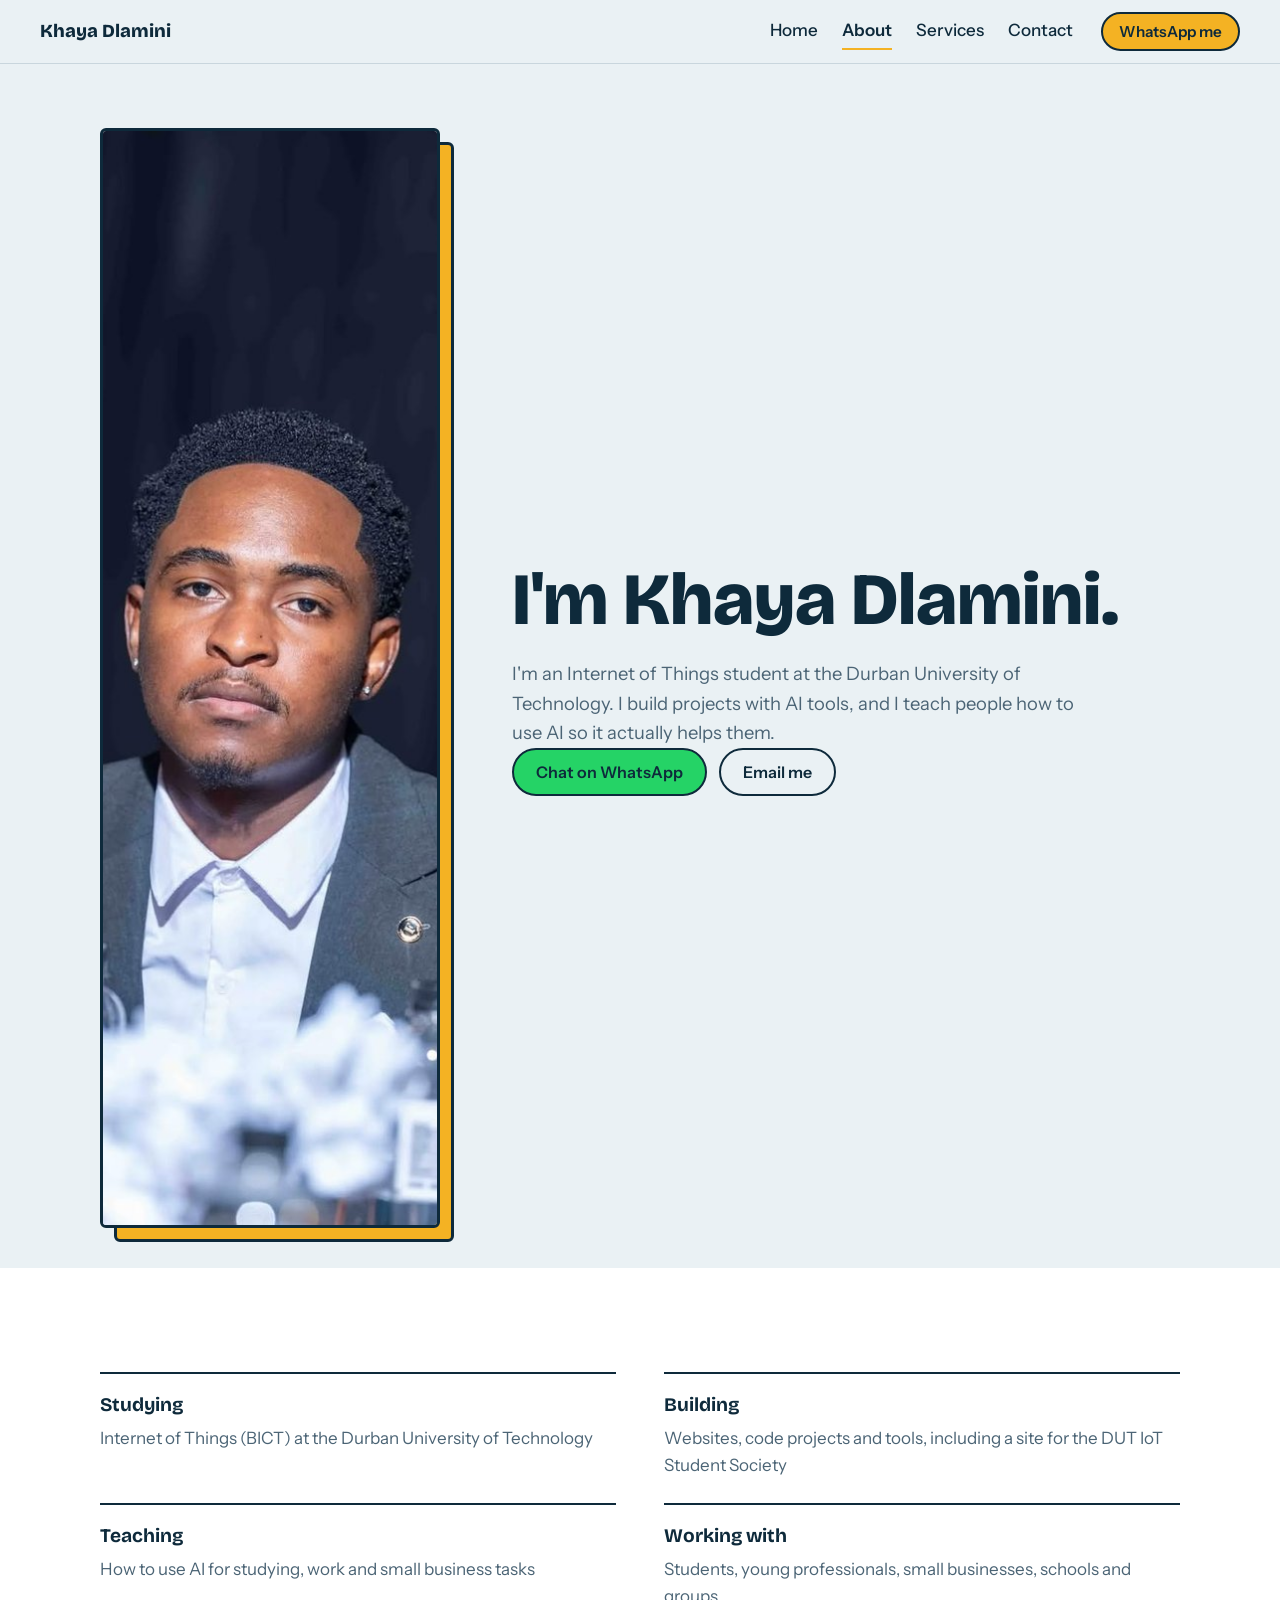
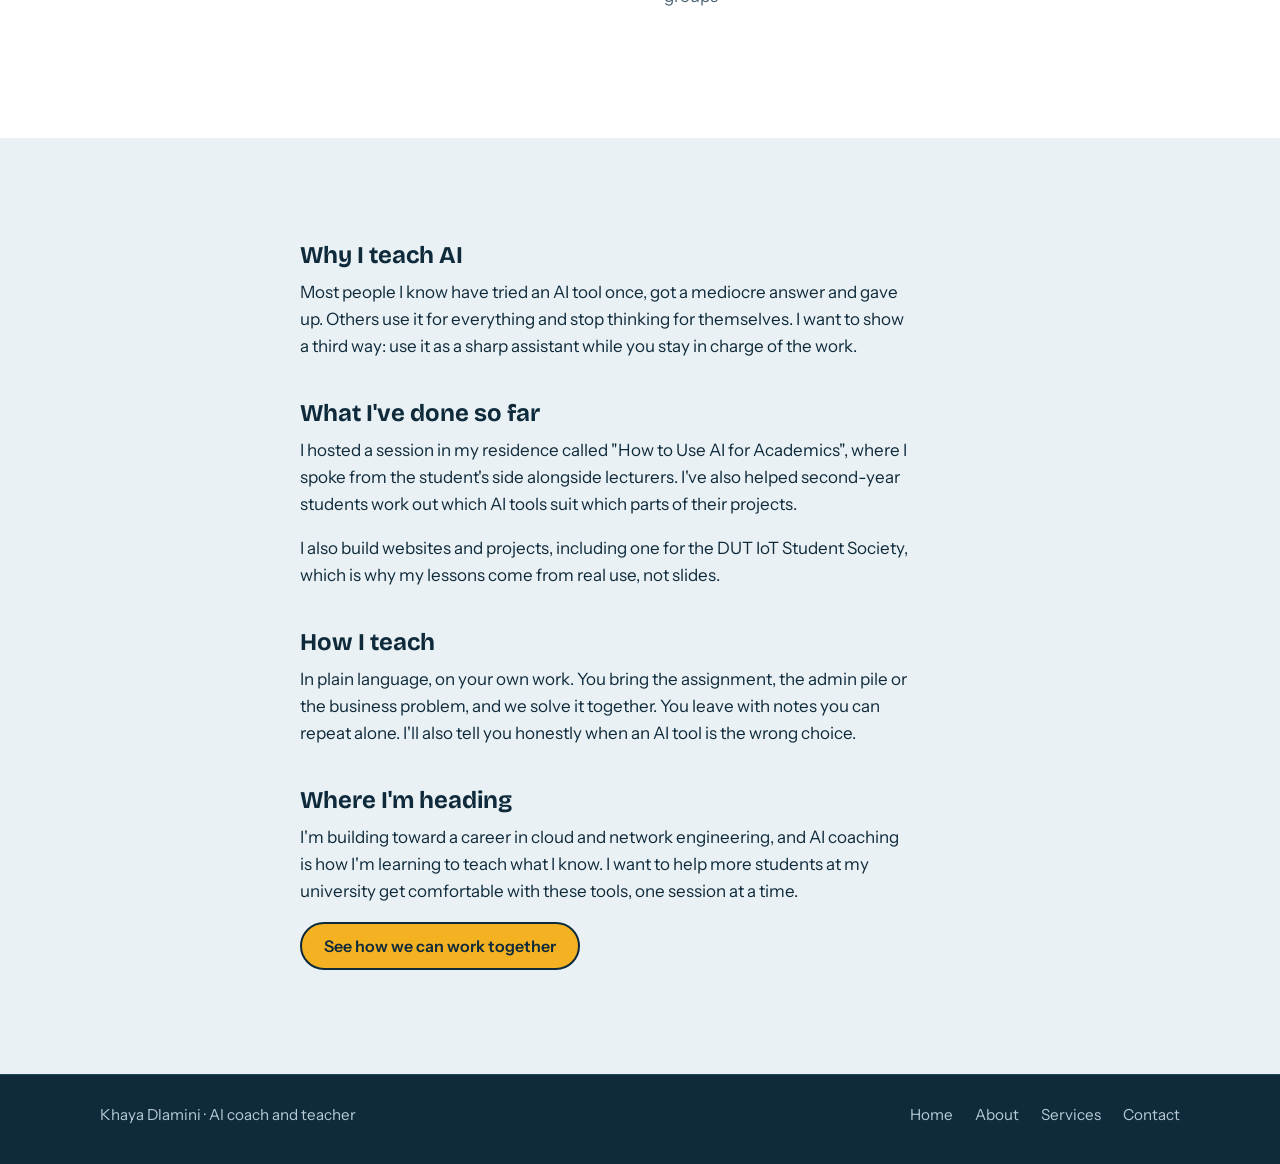
==== about.html @ 2c627317 "Add files via upload" ====
<!doctype html>
<html lang="en">
<head>
  <meta charset="utf-8">
  <meta name="viewport" content="width=device-width, initial-scale=1">
  <title>About Khaya Dlamini | AI Coach and Teacher</title>
  <meta name="description" content="Meet Khaya Dlamini, an Internet of Things student who builds projects with AI tools and teaches people how to use AI on their own work.">
  <meta name="theme-color" content="#0E2A3B">
  <link rel="preconnect" href="https://fonts.googleapis.com">
  <link rel="preconnect" href="https://fonts.gstatic.com" crossorigin>
  <link href="https://fonts.googleapis.com/css2?family=Bricolage+Grotesque:opsz,wght@12..96,500;12..96,700;12..96,800&family=Instrument+Sans:wght@400;500;600&display=swap" rel="stylesheet">
  <link rel="stylesheet" href="style.css">
</head>
<body>

<header class="nav">
  <a class="brand" href="index.html">Khaya Dlamini</a>
  <nav class="links" aria-label="Main">
    <a href="index.html">Home</a>
    <a class="current" href="about.html" aria-current="page">About</a>
    <a href="services.html">Services</a>
    <a href="contact.html">Contact</a>
  </nav>
  <a class="btn btn-small" href="contact.html" data-wa="Hi Khaya, I found your website and I'd like to learn more about AI coaching.">WhatsApp me</a>
</header>

<main>
  <section class="page-head">
    <div class="wrap intro">
      <div class="portrait">
        <img src="khaya.jpg" alt="Khaya Dlamini in a grey blazer and white shirt" width="900" height="1100">
      </div>
      <div>
        <h1>I'm Khaya Dlamini.</h1>
        <p class="lede">I'm an Internet of Things student at the Durban University of Technology. I build projects with AI tools, and I teach people how to use AI so it actually helps them.</p>
        <div class="btn-row">
          <a class="btn btn-wa" href="contact.html" data-wa="Hi Khaya, I read your About page and I'd like to chat.">Chat on WhatsApp</a>
          <a class="btn btn-ghost" href="contact.html" data-mail="Hello from your website">Email me</a>
        </div>
      </div>
    </div>
  </section>

  <section class="block alt">
    <div class="wrap">
      <dl class="facts">
        <div>
          <dt>Studying</dt>
          <dd>Internet of Things (BICT) at the Durban University of Technology</dd>
        </div>
        <div>
          <dt>Building</dt>
          <dd>Websites, code projects and tools, including a site for the DUT IoT Student Society</dd>
        </div>
        <div>
          <dt>Teaching</dt>
          <dd>How to use AI for studying, work and small business tasks</dd>
        </div>
        <div>
          <dt>Working with</dt>
          <dd>Students, young professionals, small businesses, schools and groups</dd>
        </div>
      </dl>
    </div>
  </section>

  <section class="block">
    <div class="wrap narrow story">
      <h3>Why I teach AI</h3>
      <p>Most people I know have tried an AI tool once, got a mediocre answer and gave up. Others use it for everything and stop thinking for themselves. I want to show a third way: use it as a sharp assistant while you stay in charge of the work.</p>

      <h3>What I've done so far</h3>
      <p>I hosted a session in my residence called "How to Use AI for Academics", where I spoke from the student's side alongside lecturers. I've also helped second-year students work out which AI tools suit which parts of their projects.</p>
      <p>I also build websites and projects, including one for the DUT IoT Student Society, which is why my lessons come from real use, not slides.</p>

      <h3>How I teach</h3>
      <p>In plain language, on your own work. You bring the assignment, the admin pile or the business problem, and we solve it together. You leave with notes you can repeat alone. I'll also tell you honestly when an AI tool is the wrong choice.</p>

      <h3>Where I'm heading</h3>
      <p>I'm building toward a career in cloud and network engineering, and AI coaching is how I'm learning to teach what I know. I want to help more students at my university get comfortable with these tools, one session at a time.</p>

      <a class="btn" href="services.html">See how we can work together</a>
    </div>
  </section>
</main>

<footer>
  <div class="foot">
    <p>Khaya Dlamini · AI coach and teacher</p>
    <nav aria-label="Footer">
      <a href="index.html">Home</a>
      <a href="about.html">About</a>
      <a href="services.html">Services</a>
      <a href="contact.html">Contact</a>
    </nav>
  </div>
</footer>

<script src="config.js"></script>
<script src="script.js"></script>
</body>
</html>
---- style.css ----
:root {
  --ink: #0E2A3B;
  --paper: #EAF1F4;
  --surface: #FFFFFF;
  --marigold: #F4B223;
  --teal: #0F8B8D;
  --muted: #4B6475;
  --line: #C9D6DD;
  --display: "Bricolage Grotesque", system-ui, sans-serif;
  --body: "Instrument Sans", system-ui, sans-serif;
}

*, *::before, *::after { box-sizing: border-box; }
html { scroll-behavior: smooth; }
body {
  margin: 0;
  background: var(--paper);
  color: var(--ink);
  font-family: var(--body);
  font-size: 1.0625rem;
  line-height: 1.6;
}
a { color: inherit; }
h1, h2, h3 { font-family: var(--display); line-height: 1.1; margin: 0; }
p { margin: 0 0 1em; }
img { max-width: 100%; display: block; }

:focus-visible { outline: 3px solid var(--teal); outline-offset: 3px; border-radius: 4px; }

/* Header */
.nav {
  position: fixed; inset: 0 0 auto 0; z-index: 10;
  display: flex; justify-content: space-between; align-items: center; flex-wrap: wrap;
  gap: 6px 20px;
  padding: 12px clamp(16px, 4vw, 40px);
  background: color-mix(in srgb, var(--paper) 90%, transparent);
  backdrop-filter: blur(8px);
  border-bottom: 1px solid var(--line);
}
.brand { font-family: var(--display); font-weight: 800; font-size: 1.15rem; text-decoration: none; }
.links { display: flex; gap: 24px; margin-left: auto; margin-right: 8px; }
.links a { text-decoration: none; font-weight: 500; padding: 4px 0; border-bottom: 2px solid transparent; }
.links a:hover { border-bottom-color: var(--ink); }
.links a.current { border-bottom-color: var(--marigold); font-weight: 600; }

/* Buttons */
.btn {
  display: inline-block; border: 2px solid var(--ink);
  background: var(--marigold); color: var(--ink);
  font: 600 1rem var(--body); text-decoration: none;
  padding: 12px 22px; border-radius: 999px; cursor: pointer;
  transition: transform .15s ease, background .15s ease;
}
.btn:hover { transform: translateY(-2px); }
.btn-small { padding: 8px 16px; font-size: .95rem; }
.btn-ghost { background: transparent; }
.btn-ghost:hover { background: var(--marigold); }
.btn-wa { background: #25D366; }
.btn-row { display: flex; flex-wrap: wrap; gap: 12px; }

/* Home scene */
.scene { height: 280vh; position: relative; }
.stage {
  position: sticky; top: 0; height: 100vh;
  display: grid; grid-template-columns: minmax(0, 1fr) minmax(0, 1.1fr);
  align-items: center; gap: clamp(16px, 4vw, 56px);
  padding: 72px clamp(16px, 5vw, 72px) 24px;
}
.copy h1 {
  font-size: 1rem; font-weight: 700; color: var(--teal);
  letter-spacing: .01em; margin-bottom: 18px;
}
.captions { position: relative; min-height: 15rem; margin-bottom: 20px; }
.caption { position: absolute; inset: 0 auto auto 0; max-width: 30rem; }
.caption .big {
  font-family: var(--display); font-weight: 800;
  font-size: clamp(2.2rem, 5.2vw, 4.4rem); line-height: 1.02;
  margin-bottom: .45em;
}
#capB { opacity: 0; }
.art { position: relative; }
.art svg { width: 100%; height: auto; max-height: 70vh; display: block; }
.hint { text-align: center; color: var(--muted); font-size: .9rem; margin: 8px 0 0; transition: opacity .3s; }

/* Typing reveal on load: the one orchestrated moment */
.ln { opacity: 0; animation: show .01s forwards; }
.ln:nth-of-type(1) { animation-delay: .3s; }
.ln:nth-of-type(2) { animation-delay: .7s; }
.ln:nth-of-type(3) { animation-delay: 1.1s; }
.ln:nth-of-type(4) { animation-delay: 1.6s; }
.ln:nth-of-type(5) { animation-delay: 2.0s; }
.ln:nth-of-type(6) { animation-delay: 2.4s; }
.ln:nth-of-type(7) { animation-delay: 2.9s; }
.caret { animation: blink 1s steps(2) infinite; }
@keyframes show { to { opacity: 1; } }
@keyframes blink { 50% { opacity: 0; } }

/* Sections */
.block { padding: clamp(56px, 9vw, 104px) 0; }
.block.alt { background: var(--surface); }
.wrap { width: min(1080px, 100% - 2 * clamp(16px, 5vw, 48px)); margin: 0 auto; }
.wrap.narrow { max-width: 680px; }
.block h2 { font-size: clamp(1.9rem, 4vw, 3rem); margin-bottom: 24px; }
.lede { color: var(--muted); font-size: 1.15rem; max-width: 36rem; margin-bottom: 32px; }

.page-head { padding: 128px 0 40px; }
.page-head h1 { font-size: clamp(2.4rem, 6vw, 4.6rem); font-weight: 800; margin-bottom: 18px; }
.page-head .lede { margin-bottom: 0; }

/* Introduction with photo */
.intro { display: grid; grid-template-columns: minmax(0, 340px) minmax(0, 1fr); gap: clamp(28px, 6vw, 72px); align-items: center; }
.portrait { position: relative; }
.portrait img {
  width: 100%; aspect-ratio: 4 / 5; object-fit: cover; object-position: 50% 20%;
  border: 3px solid var(--ink); border-radius: 6px; position: relative; z-index: 1;
}
.portrait::after {
  content: ""; position: absolute; inset: 14px -14px -14px 14px;
  background: var(--marigold); border: 3px solid var(--ink); border-radius: 6px;
}
.intro h2 { margin-bottom: 18px; }
.intro p { max-width: 36rem; }

/* About page */
.facts { display: grid; grid-template-columns: repeat(2, 1fr); gap: 0 48px; margin: 0; }
.facts > div { border-top: 2px solid var(--ink); padding: 16px 0 24px; }
.facts dt { font-family: var(--display); font-weight: 700; font-size: 1.2rem; margin-bottom: 4px; }
.facts dd { margin: 0; color: var(--muted); }
.story h3 { font-size: 1.5rem; margin: 40px 0 10px; }
.story h3:first-child { margin-top: 0; }
.story p { max-width: 38rem; }

/* Services */
.who { display: grid; grid-template-columns: repeat(2, 1fr); gap: 0 48px; margin: 0; }
.who > div { border-top: 2px solid var(--ink); padding: 18px 0 28px; }
.who dt { font-family: var(--display); font-weight: 700; font-size: 1.35rem; margin-bottom: 6px; }
.who dd { margin: 0; color: var(--muted); max-width: 30rem; }

.offers { list-style: none; margin: 0; padding: 0; }
.offers li {
  display: grid; grid-template-columns: 1fr auto auto; align-items: center; gap: 24px;
  padding: 26px 0; border-top: 2px solid var(--ink);
}
.offers li:last-child { border-bottom: 2px solid var(--ink); }
.offers h3, .mini h3 { font-size: 1.5rem; margin-bottom: 6px; }
.offers p { margin: 0; color: var(--muted); max-width: 34rem; }
.o-price { font-family: var(--display); font-weight: 800; font-size: 1.8rem; white-space: nowrap; text-align: right; }
.o-price span { font-family: var(--body); font-weight: 500; font-size: .9rem; color: var(--muted); }

.steps { list-style: none; counter-reset: s; margin: 0; padding: 0; max-width: 40rem; }
.steps li { counter-increment: s; position: relative; padding: 0 0 22px 58px; }
.steps li::before {
  content: counter(s); position: absolute; left: 0; top: -2px;
  width: 38px; height: 38px; border-radius: 50%;
  background: var(--marigold); border: 2px solid var(--ink);
  display: grid; place-items: center; font: 800 1rem var(--display);
}

/* Home short list */
.mini { list-style: none; margin: 0 0 32px; padding: 0; }
.mini li { display: flex; justify-content: space-between; gap: 24px; padding: 16px 0; border-top: 2px solid var(--ink); }
.mini li:last-child { border-bottom: 2px solid var(--ink); }
.mini h3 { font-size: 1.25rem; margin: 0; }
.mini span { color: var(--muted); }

/* Contact */
.reach { display: grid; grid-template-columns: 1fr 1fr; gap: 24px; }
.reach-item { border: 3px solid var(--ink); border-radius: 8px; padding: 28px; background: var(--surface); }
.reach-item h2 { font-size: 1.8rem; margin-bottom: 8px; }
.reach-item p { color: var(--muted); }
.reach-item .detail { font-family: var(--display); font-weight: 700; font-size: 1.3rem; color: var(--ink); margin-bottom: 18px; overflow-wrap: anywhere; }
.include { max-width: 38rem; padding-left: 1.2em; }
.include li { margin-bottom: .5em; }

.cta { background: var(--ink); color: var(--paper); }
.cta h2 { margin-bottom: 14px; }
.cta .lede { color: #B8CAD5; }

footer { background: var(--ink); color: #B8CAD5; padding: 28px clamp(16px, 5vw, 48px) 36px; border-top: 1px solid #234558; }
.foot { width: min(1080px, 100%); margin: 0 auto; display: flex; flex-wrap: wrap; justify-content: space-between; gap: 12px 32px; font-size: .95rem; }
.foot p { margin: 0; }
.foot nav { display: flex; flex-wrap: wrap; gap: 8px 22px; }
.foot a { text-decoration: none; }
.foot a:hover { text-decoration: underline; }

/* Mobile */
@media (max-width: 800px) {
  .nav { padding-bottom: 8px; }
  .links { order: 3; width: 100%; justify-content: space-between; margin: 0; gap: 8px; font-size: .95rem; }
  .stage { grid-template-columns: 1fr; grid-template-rows: auto auto; align-content: center; padding-top: 112px; gap: 8px; }
  .art { order: -1; }
  .art svg { max-height: 30vh; }
  .captions { min-height: 14rem; }
  .caption .big { font-size: 2rem; }
  .page-head { padding-top: 140px; }
  .intro { grid-template-columns: 1fr; }
  .portrait { max-width: 300px; margin-right: 14px; }
  .facts, .who { grid-template-columns: 1fr; }
  .offers li { grid-template-columns: 1fr auto; }
  .offers li .btn { grid-column: 1 / -1; justify-self: start; }
  .o-price { grid-row: 1; grid-column: 2; }
  .reach { grid-template-columns: 1fr; }
  .mini li { flex-direction: column; gap: 2px; }
}

@media (prefers-reduced-motion: reduce) {
  html { scroll-behavior: auto; }
  .ln { animation: none; opacity: 1; }
  .caret { animation: none; }
  .btn { transition: none; }
}
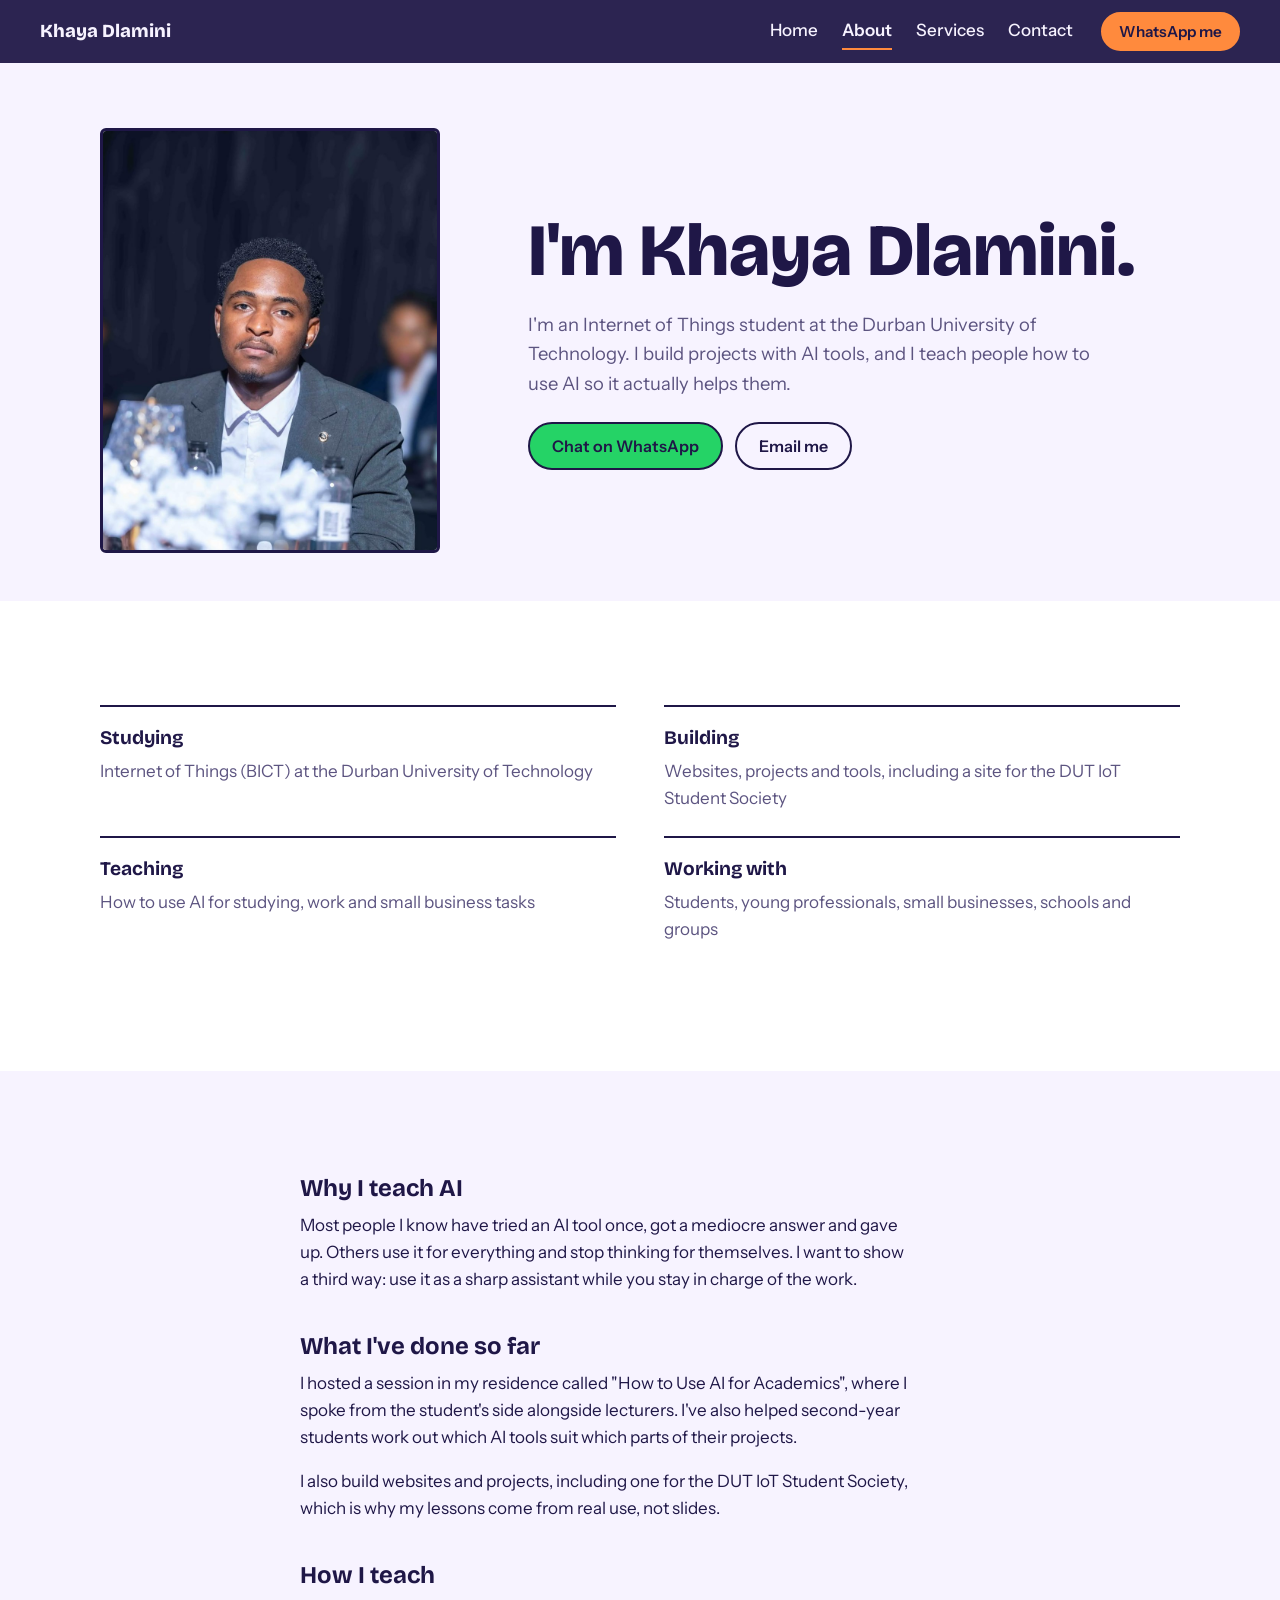
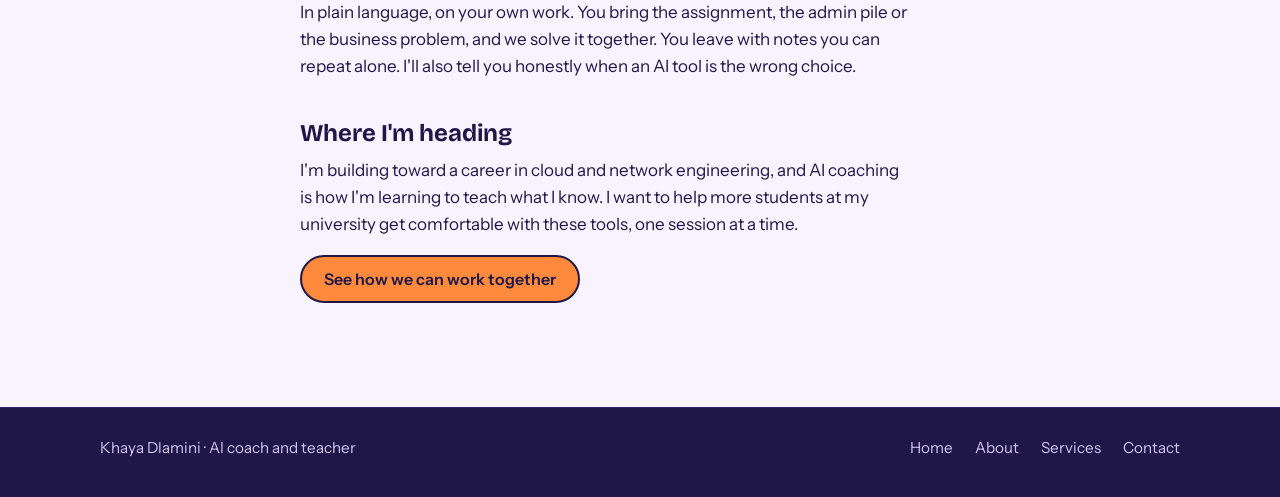
==== commit 35f6df28: "Add files via upload" ====
--- a/about.html
+++ b/about.html
@@ -5,7 +5,7 @@
   <meta name="viewport" content="width=device-width, initial-scale=1">
   <title>About Khaya Dlamini | AI Coach and Teacher</title>
   <meta name="description" content="Meet Khaya Dlamini, an Internet of Things student who builds projects with AI tools and teaches people how to use AI on their own work.">
-  <meta name="theme-color" content="#0E2A3B">
+  <meta name="theme-color" content="#1F1747">
   <link rel="preconnect" href="https://fonts.googleapis.com">
   <link rel="preconnect" href="https://fonts.gstatic.com" crossorigin>
   <link href="https://fonts.googleapis.com/css2?family=Bricolage+Grotesque:opsz,wght@12..96,500;12..96,700;12..96,800&family=Instrument+Sans:wght@400;500;600&display=swap" rel="stylesheet">
@@ -28,6 +28,10 @@
   <section class="page-head">
     <div class="wrap intro">
       <div class="portrait">
+        <svg class="blob" viewBox="0 0 200 200" aria-hidden="true">
+          <path class="blob-path" data-cx="100" data-cy="100" data-rx="76" data-ry="76" data-ph="0" fill="#E4328C"/>
+          <path class="blob-path" data-cx="112" data-cy="94" data-rx="54" data-ry="54" data-ph="2.2" fill="#FF8A3D"/>
+        </svg>
         <img src="khaya.jpg" alt="Khaya Dlamini in a grey blazer and white shirt" width="900" height="1100">
       </div>
       <div>
@@ -50,7 +54,7 @@
         </div>
         <div>
           <dt>Building</dt>
-          <dd>Websites, code projects and tools, including a site for the DUT IoT Student Society</dd>
+          <dd>Websites, projects and tools, including a site for the DUT IoT Student Society</dd>
         </div>
         <div>
           <dt>Teaching</dt>
--- a/style.css
+++ b/style.css
@@ -1,11 +1,14 @@
 :root {
-  --ink: #0E2A3B;
-  --paper: #EAF1F4;
+  --ink: #1F1747;
+  --ink-2: #2D2266;
+  --paper: #F7F3FF;
   --surface: #FFFFFF;
-  --marigold: #F4B223;
-  --teal: #0F8B8D;
-  --muted: #4B6475;
-  --line: #C9D6DD;
+  --magenta: #E4328C;
+  --orange: #FF8A3D;
+  --cyan: #12C7D4;
+  --muted: #5C5480;
+  --line: #D9D0F0;
+  --soft: #CFC7EE;
   --display: "Bricolage Grotesque", system-ui, sans-serif;
   --body: "Instrument Sans", system-ui, sans-serif;
 }
@@ -19,13 +22,14 @@
   font-family: var(--body);
   font-size: 1.0625rem;
   line-height: 1.6;
+  overflow-x: clip;
 }
 a { color: inherit; }
 h1, h2, h3 { font-family: var(--display); line-height: 1.1; margin: 0; }
 p { margin: 0 0 1em; }
 img { max-width: 100%; display: block; }
 
-:focus-visible { outline: 3px solid var(--teal); outline-offset: 3px; border-radius: 4px; }
+:focus-visible { outline: 3px solid var(--cyan); outline-offset: 3px; border-radius: 4px; }
 
 /* Header */
 .nav {
@@ -33,67 +37,67 @@
   display: flex; justify-content: space-between; align-items: center; flex-wrap: wrap;
   gap: 6px 20px;
   padding: 12px clamp(16px, 4vw, 40px);
-  background: color-mix(in srgb, var(--paper) 90%, transparent);
+  background: rgba(31, 23, 71, .94);
   backdrop-filter: blur(8px);
-  border-bottom: 1px solid var(--line);
+  color: var(--paper);
 }
 .brand { font-family: var(--display); font-weight: 800; font-size: 1.15rem; text-decoration: none; }
 .links { display: flex; gap: 24px; margin-left: auto; margin-right: 8px; }
 .links a { text-decoration: none; font-weight: 500; padding: 4px 0; border-bottom: 2px solid transparent; }
-.links a:hover { border-bottom-color: var(--ink); }
-.links a.current { border-bottom-color: var(--marigold); font-weight: 600; }
+.links a:hover { border-bottom-color: var(--soft); }
+.links a.current { border-bottom-color: var(--orange); font-weight: 600; }
 
 /* Buttons */
 .btn {
   display: inline-block; border: 2px solid var(--ink);
-  background: var(--marigold); color: var(--ink);
+  background: var(--orange); color: var(--ink);
   font: 600 1rem var(--body); text-decoration: none;
   padding: 12px 22px; border-radius: 999px; cursor: pointer;
-  transition: transform .15s ease, background .15s ease;
+  transition: transform .15s ease, background .15s ease, color .15s ease;
 }
 .btn:hover { transform: translateY(-2px); }
-.btn-small { padding: 8px 16px; font-size: .95rem; }
-.btn-ghost { background: transparent; }
-.btn-ghost:hover { background: var(--marigold); }
+.btn-small { padding: 8px 16px; font-size: .95rem; border-color: var(--orange); }
+.btn-ghost { background: transparent; color: inherit; border-color: currentColor; }
+.btn-ghost:hover { background: var(--orange); color: var(--ink); border-color: var(--orange); }
 .btn-wa { background: #25D366; }
 .btn-row { display: flex; flex-wrap: wrap; gap: 12px; }
 
-/* Home scene */
-.scene { height: 280vh; position: relative; }
-.stage {
-  position: sticky; top: 0; height: 100vh;
-  display: grid; grid-template-columns: minmax(0, 1fr) minmax(0, 1.1fr);
-  align-items: center; gap: clamp(16px, 4vw, 56px);
-  padding: 72px clamp(16px, 5vw, 72px) 24px;
-}
-.copy h1 {
-  font-size: 1rem; font-weight: 700; color: var(--teal);
-  letter-spacing: .01em; margin-bottom: 18px;
-}
-.captions { position: relative; min-height: 15rem; margin-bottom: 20px; }
-.caption { position: absolute; inset: 0 auto auto 0; max-width: 30rem; }
+/* Hero with morphing shape */
+.hero {
+  background: var(--ink); color: var(--paper);
+  min-height: 100vh; display: flex; align-items: center;
+  padding: 96px clamp(16px, 5vw, 72px) 56px;
+}
+.hero-in {
+  width: min(1180px, 100%); margin: 0 auto;
+  display: grid; grid-template-columns: minmax(0, 1fr) minmax(0, 1.15fr);
+  gap: clamp(16px, 4vw, 56px); align-items: center;
+}
+.copy h1 { font-size: 1rem; font-weight: 700; color: var(--cyan); margin-bottom: 18px; }
+.captions { position: relative; min-height: 14.5rem; margin-bottom: 22px; }
+svg text { white-space: pre; }
+.caption { position: absolute; inset: 0 auto auto 0; max-width: 31rem; opacity: 0; }
+.caption:first-child { opacity: 1; }
 .caption .big {
   font-family: var(--display); font-weight: 800;
-  font-size: clamp(2.2rem, 5.2vw, 4.4rem); line-height: 1.02;
+  font-size: clamp(2.2rem, 5vw, 4.2rem); line-height: 1.02;
   margin-bottom: .45em;
 }
-#capB { opacity: 0; }
-.art { position: relative; }
-.art svg { width: 100%; height: auto; max-height: 70vh; display: block; }
-.hint { text-align: center; color: var(--muted); font-size: .9rem; margin: 8px 0 0; transition: opacity .3s; }
-
-/* Typing reveal on load: the one orchestrated moment */
-.ln { opacity: 0; animation: show .01s forwards; }
-.ln:nth-of-type(1) { animation-delay: .3s; }
-.ln:nth-of-type(2) { animation-delay: .7s; }
-.ln:nth-of-type(3) { animation-delay: 1.1s; }
-.ln:nth-of-type(4) { animation-delay: 1.6s; }
-.ln:nth-of-type(5) { animation-delay: 2.0s; }
-.ln:nth-of-type(6) { animation-delay: 2.4s; }
-.ln:nth-of-type(7) { animation-delay: 2.9s; }
-.caret { animation: blink 1s steps(2) infinite; }
-@keyframes show { to { opacity: 1; } }
-@keyframes blink { 50% { opacity: 0; } }
+.caption p:not(.big) { color: var(--soft); }
+.hero .btn-ghost { color: var(--paper); }
+.dots { display: flex; gap: 10px; margin-top: 30px; }
+.dot-btn {
+  width: 14px; height: 14px; padding: 0; border-radius: 99px; cursor: pointer;
+  border: 2px solid var(--soft); background: transparent;
+  transition: width .3s ease, background .3s ease, border-color .3s ease;
+}
+.dot-btn[aria-current="true"] { width: 38px; background: var(--orange); border-color: var(--orange); }
+.art svg { width: 100%; height: auto; max-height: 68vh; display: block; overflow: visible; }
+
+.dot { animation: bob 1.1s ease-in-out infinite; transform-box: fill-box; transform-origin: center; }
+.dot:nth-child(2) { animation-delay: .15s; }
+.dot:nth-child(3) { animation-delay: .3s; }
+@keyframes bob { 0%, 100% { transform: translateY(0); } 50% { transform: translateY(-9px); } }
 
 /* Sections */
 .block { padding: clamp(56px, 9vw, 104px) 0; }
@@ -103,23 +107,27 @@
 .block h2 { font-size: clamp(1.9rem, 4vw, 3rem); margin-bottom: 24px; }
 .lede { color: var(--muted); font-size: 1.15rem; max-width: 36rem; margin-bottom: 32px; }
 
-.page-head { padding: 128px 0 40px; }
+.page-head { padding: 128px 0 48px; }
 .page-head h1 { font-size: clamp(2.4rem, 6vw, 4.6rem); font-weight: 800; margin-bottom: 18px; }
-.page-head .lede { margin-bottom: 0; }
-
-/* Introduction with photo */
-.intro { display: grid; grid-template-columns: minmax(0, 340px) minmax(0, 1fr); gap: clamp(28px, 6vw, 72px); align-items: center; }
+.page-head .lede { margin-bottom: 24px; }
+
+/* Introduction with photo and morphing blobs */
+.intro { display: grid; grid-template-columns: minmax(0, 340px) minmax(0, 1fr); gap: clamp(40px, 7vw, 88px); align-items: center; }
 .portrait { position: relative; }
 .portrait img {
-  width: 100%; aspect-ratio: 4 / 5; object-fit: cover; object-position: 50% 20%;
+  width: 100%; height: auto; aspect-ratio: 4 / 5; object-fit: cover; object-position: 50% 20%;
   border: 3px solid var(--ink); border-radius: 6px; position: relative; z-index: 1;
 }
-.portrait::after {
-  content: ""; position: absolute; inset: 14px -14px -14px 14px;
-  background: var(--marigold); border: 3px solid var(--ink); border-radius: 6px;
-}
-.intro h2 { margin-bottom: 18px; }
+.portrait .blob {
+  position: absolute; z-index: 0; width: 140%; left: -20%; top: 50%;
+  transform: translateY(-50%); height: auto; pointer-events: none;
+}
+.intro h2 { margin-bottom: 14px; }
 .intro p { max-width: 36rem; }
+.tags { list-style: none; margin: 22px 0 26px; padding: 0; max-width: 36rem; }
+.tags li { padding: 12px 0; border-top: 2px solid var(--ink); }
+.tags li:last-child { border-bottom: 2px solid var(--ink); }
+.tags strong { font-family: var(--display); font-weight: 700; }
 
 /* About page */
 .facts { display: grid; grid-template-columns: repeat(2, 1fr); gap: 0 48px; margin: 0; }
@@ -144,7 +152,7 @@
 .offers li:last-child { border-bottom: 2px solid var(--ink); }
 .offers h3, .mini h3 { font-size: 1.5rem; margin-bottom: 6px; }
 .offers p { margin: 0; color: var(--muted); max-width: 34rem; }
-.o-price { font-family: var(--display); font-weight: 800; font-size: 1.8rem; white-space: nowrap; text-align: right; }
+.o-price { font-family: var(--display); font-weight: 800; font-size: 1.8rem; white-space: nowrap; text-align: right; color: var(--magenta); }
 .o-price span { font-family: var(--body); font-weight: 500; font-size: .9rem; color: var(--muted); }
 
 .steps { list-style: none; counter-reset: s; margin: 0; padding: 0; max-width: 40rem; }
@@ -152,7 +160,7 @@
 .steps li::before {
   content: counter(s); position: absolute; left: 0; top: -2px;
   width: 38px; height: 38px; border-radius: 50%;
-  background: var(--marigold); border: 2px solid var(--ink);
+  background: var(--cyan); border: 2px solid var(--ink);
   display: grid; place-items: center; font: 800 1rem var(--display);
 }
 
@@ -174,9 +182,9 @@
 
 .cta { background: var(--ink); color: var(--paper); }
 .cta h2 { margin-bottom: 14px; }
-.cta .lede { color: #B8CAD5; }
-
-footer { background: var(--ink); color: #B8CAD5; padding: 28px clamp(16px, 5vw, 48px) 36px; border-top: 1px solid #234558; }
+.cta .lede { color: var(--soft); }
+
+footer { background: var(--ink); color: var(--soft); padding: 28px clamp(16px, 5vw, 48px) 36px; border-top: 1px solid var(--ink-2); }
 .foot { width: min(1080px, 100%); margin: 0 auto; display: flex; flex-wrap: wrap; justify-content: space-between; gap: 12px 32px; font-size: .95rem; }
 .foot p { margin: 0; }
 .foot nav { display: flex; flex-wrap: wrap; gap: 8px 22px; }
@@ -187,14 +195,15 @@
 @media (max-width: 800px) {
   .nav { padding-bottom: 8px; }
   .links { order: 3; width: 100%; justify-content: space-between; margin: 0; gap: 8px; font-size: .95rem; }
-  .stage { grid-template-columns: 1fr; grid-template-rows: auto auto; align-content: center; padding-top: 112px; gap: 8px; }
+  .hero { padding-top: 118px; align-items: flex-start; }
+  .hero-in { grid-template-columns: 1fr; gap: 8px; }
   .art { order: -1; }
-  .art svg { max-height: 30vh; }
-  .captions { min-height: 14rem; }
-  .caption .big { font-size: 2rem; }
+  .art svg { max-height: 32vh; }
+  .captions { min-height: 12rem; }
+  .caption .big { font-size: 2.1rem; }
   .page-head { padding-top: 140px; }
   .intro { grid-template-columns: 1fr; }
-  .portrait { max-width: 300px; margin-right: 14px; }
+  .portrait { width: 72%; margin: 0 auto; }
   .facts, .who { grid-template-columns: 1fr; }
   .offers li { grid-template-columns: 1fr auto; }
   .offers li .btn { grid-column: 1 / -1; justify-self: start; }
@@ -205,7 +214,6 @@
 
 @media (prefers-reduced-motion: reduce) {
   html { scroll-behavior: auto; }
-  .ln { animation: none; opacity: 1; }
-  .caret { animation: none; }
-  .btn { transition: none; }
-}
+  .dot { animation: none; }
+  .btn, .dot-btn { transition: none; }
+}
